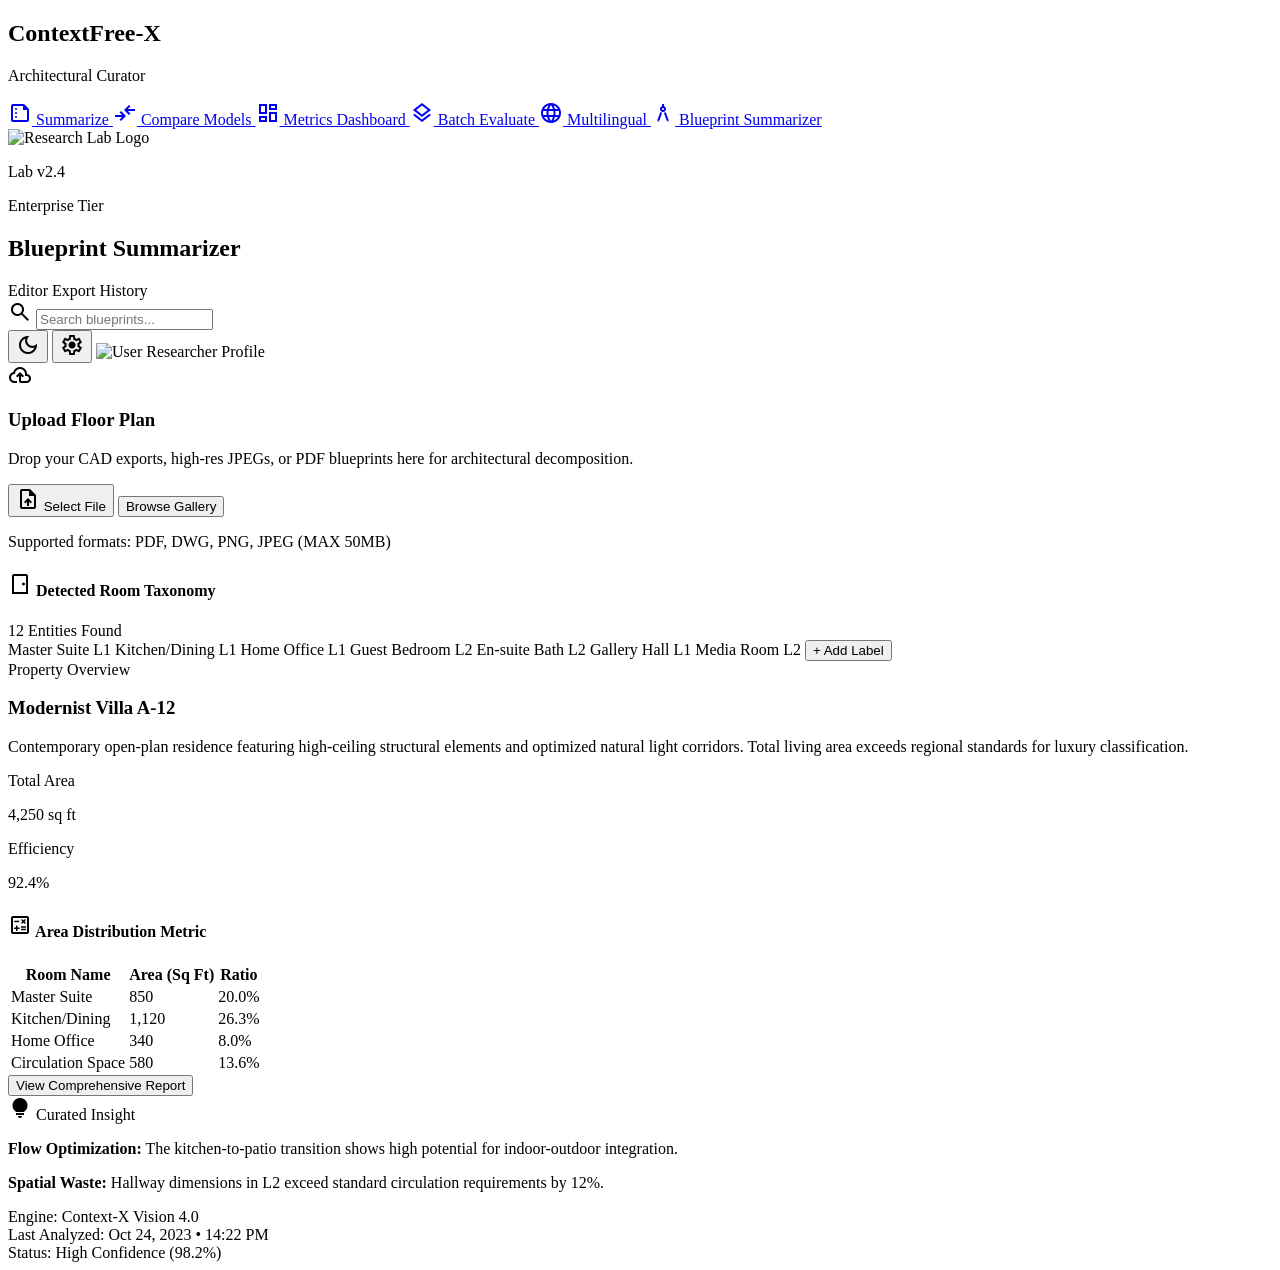
==== stitch/blueprint_summarizer_contextfree_x/code.html @ 6ef68750 "updated changes" ====
<!DOCTYPE html>

<html class="light" lang="en"><head>
<meta charset="utf-8"/>
<meta content="width=device-width, initial-scale=1.0" name="viewport"/>
<title>Blueprint Summarizer | ContextFree-X</title>
<script src="https://cdn.tailwindcss.com?plugins=forms,container-queries"></script>
<link href="https://fonts.googleapis.com/css2?family=Manrope:wght@400;600;700;800&amp;family=Inter:wght@400;500;600&amp;display=swap" rel="stylesheet"/>
<link href="https://fonts.googleapis.com/css2?family=Material+Symbols+Outlined:wght,FILL@100..700,0..1&amp;display=swap" rel="stylesheet"/>
<link href="https://fonts.googleapis.com/css2?family=Material+Symbols+Outlined:wght,FILL@100..700,0..1&amp;display=swap" rel="stylesheet"/>
<script id="tailwind-config">
      tailwind.config = {
        darkMode: "class",
        theme: {
          extend: {
            colors: {
              "outline-variant": "#c2c6d6",
              "on-secondary-container": "#405682",
              "surface-container-highest": "#e1e2ec",
              "on-secondary-fixed": "#001a42",
              "on-primary-fixed-variant": "#004395",
              "surface-container-lowest": "#ffffff",
              "secondary-container": "#b6ccff",
              "surface-dim": "#d8d9e3",
              "secondary-fixed-dim": "#b1c6f9",
              "inverse-surface": "#2e3038",
              "on-primary-fixed": "#001a42",
              "tertiary": "#924700",
              "on-tertiary-fixed-variant": "#723600",
              "secondary": "#495e8a",
              "on-tertiary-container": "#fffbff",
              "primary-fixed": "#d8e2ff",
              "inverse-primary": "#adc6ff",
              "surface-variant": "#e1e2ec",
              "on-secondary-fixed-variant": "#304671",
              "error-container": "#ffdad6",
              "surface-container": "#ecedf7",
              "on-tertiary": "#ffffff",
              "on-tertiary-fixed": "#311400",
              "primary": "#0058be",
              "surface-tint": "#005ac2",
              "surface-container-low": "#f2f3fd",
              "tertiary-container": "#b75b00",
              "error": "#ba1a1a",
              "tertiary-fixed-dim": "#ffb786",
              "surface-bright": "#f9f9ff",
              "on-secondary": "#ffffff",
              "secondary-fixed": "#d8e2ff",
              "primary-container": "#2170e4",
              "tertiary-fixed": "#ffdcc6",
              "background": "#f9f9ff",
              "on-background": "#191b23",
              "inverse-on-surface": "#eff0fa",
              "surface-container-high": "#e6e7f2",
              "on-primary-container": "#fefcff",
              "on-surface-variant": "#424754",
              "primary-fixed-dim": "#adc6ff",
              "on-surface": "#191b23",
              "on-error-container": "#93000a",
              "surface": "#f9f9ff",
              "on-primary": "#ffffff",
              "outline": "#727785",
              "on-error": "#ffffff"
            },
            fontFamily: {
              "headline": ["Manrope"],
              "body": ["Inter"],
              "label": ["Inter"]
            },
            borderRadius: {"DEFAULT": "0.125rem", "lg": "0.25rem", "xl": "0.5rem", "full": "0.75rem"},
          },
        },
      }
    </script>
<style>
        .material-symbols-outlined {
            font-variation-settings: 'FILL' 0, 'wght' 400, 'GRAD' 0, 'opsz' 24;
        }
        .glass-panel {
            background: rgba(255, 255, 255, 0.8);
            backdrop-filter: blur(12px);
        }
    </style>
</head>
<body class="bg-surface font-body text-on-surface">
<!-- SideNavBar (Execution from JSON) -->
<aside class="fixed left-0 top-0 h-full z-40 flex flex-col h-screen w-64 border-r-0 bg-slate-50 dark:bg-slate-950">
<div class="px-6 py-8">
<h1 class="text-xl font-bold tracking-tighter text-blue-600 dark:text-blue-400">ContextFree-X</h1>
<p class="text-xs font-label uppercase tracking-widest text-on-surface-variant mt-1">Architectural Curator</p>
</div>
<nav class="flex-1 px-4 space-y-1">
<a class="flex items-center px-4 py-3 text-slate-500 dark:text-slate-400 hover:text-slate-900 dark:hover:text-slate-100 hover:bg-slate-200/50 transition-colors font-['Manrope'] font-semibold tracking-tight text-sm rounded-xl" href="#">
<span class="material-symbols-outlined mr-3" data-icon="summarize">summarize</span>
                Summarize
            </a>
<a class="flex items-center px-4 py-3 text-slate-500 dark:text-slate-400 hover:text-slate-900 dark:hover:text-slate-100 hover:bg-slate-200/50 transition-colors font-['Manrope'] font-semibold tracking-tight text-sm rounded-xl" href="#">
<span class="material-symbols-outlined mr-3" data-icon="compare_arrows">compare_arrows</span>
                Compare Models
            </a>
<a class="flex items-center px-4 py-3 text-slate-500 dark:text-slate-400 hover:text-slate-900 dark:hover:text-slate-100 hover:bg-slate-200/50 transition-colors font-['Manrope'] font-semibold tracking-tight text-sm rounded-xl" href="#">
<span class="material-symbols-outlined mr-3" data-icon="dashboard">dashboard</span>
                Metrics Dashboard
            </a>
<a class="flex items-center px-4 py-3 text-slate-500 dark:text-slate-400 hover:text-slate-900 dark:hover:text-slate-100 hover:bg-slate-200/50 transition-colors font-['Manrope'] font-semibold tracking-tight text-sm rounded-xl" href="#">
<span class="material-symbols-outlined mr-3" data-icon="layers">layers</span>
                Batch Evaluate
            </a>
<a class="flex items-center px-4 py-3 text-slate-500 dark:text-slate-400 hover:text-slate-900 dark:hover:text-slate-100 hover:bg-slate-200/50 transition-colors font-['Manrope'] font-semibold tracking-tight text-sm rounded-xl" href="#">
<span class="material-symbols-outlined mr-3" data-icon="language">language</span>
                Multilingual
            </a>
<!-- Active State: Blueprint Summarizer -->
<a class="flex items-center px-4 py-3 bg-blue-50 dark:bg-blue-900/20 text-blue-700 dark:text-blue-300 border-r-4 border-blue-600 font-['Manrope'] font-semibold tracking-tight text-sm rounded-xl" href="#">
<span class="material-symbols-outlined mr-3" data-icon="architecture">architecture</span>
                Blueprint Summarizer
            </a>
</nav>
<div class="p-4 mt-auto">
<div class="bg-surface-container-low rounded-xl p-4 flex items-center gap-3">
<img alt="Research Lab Logo" class="w-8 h-8 rounded-lg bg-primary-container p-1" src="https://lh3.googleusercontent.com/aida-public/[base64]"/>
<div>
<p class="text-xs font-bold">Lab v2.4</p>
<p class="text-[10px] text-on-surface-variant">Enterprise Tier</p>
</div>
</div>
</div>
</aside>
<!-- Main Content Area -->
<main class="ml-64 min-h-screen flex flex-col">
<!-- TopNavBar (Execution from JSON) -->
<header class="flex justify-between items-center w-full px-6 py-3 z-50 sticky top-0 bg-white/80 dark:bg-slate-900/80 backdrop-blur-md shadow-sm dark:shadow-none">
<div class="flex items-center gap-4">
<h2 class="text-lg font-black tracking-tight text-slate-900 dark:text-slate-50">Blueprint Summarizer</h2>
<div class="h-4 w-px bg-outline-variant/30 mx-2"></div>
<nav class="flex gap-6 font-['Inter'] text-sm font-medium">
<span class="text-blue-600 dark:text-blue-400 font-bold">Editor</span>
<span class="text-slate-600 dark:text-slate-400 hover:text-blue-50 transition-opacity cursor-pointer">Export</span>
<span class="text-slate-600 dark:text-slate-400 hover:text-blue-50 transition-opacity cursor-pointer">History</span>
</nav>
</div>
<div class="flex items-center gap-4">
<div class="relative group focus-within:ring-2 focus-within:ring-blue-500/20 rounded-lg">
<span class="absolute inset-y-0 left-3 flex items-center text-on-surface-variant">
<span class="material-symbols-outlined text-sm" data-icon="search">search</span>
</span>
<input class="bg-surface-container-low border-none rounded-lg pl-10 pr-4 py-2 text-sm w-64 focus:ring-0" placeholder="Search blueprints..." type="text"/>
</div>
<button class="p-2 text-on-surface-variant hover:text-primary transition-colors">
<span class="material-symbols-outlined" data-icon="dark_mode">dark_mode</span>
</button>
<button class="p-2 text-on-surface-variant hover:text-primary transition-colors">
<span class="material-symbols-outlined" data-icon="settings">settings</span>
</button>
<img alt="User Researcher Profile" class="w-8 h-8 rounded-full border-2 border-primary/20" src="https://lh3.googleusercontent.com/aida-public/[base64]"/>
</div>
</header>
<!-- Canvas Content -->
<div class="p-8 max-w-7xl mx-auto w-full space-y-10">
<!-- Bento Layout Container -->
<div class="grid grid-cols-12 gap-8">
<!-- Upload Zone & Preview (Asymmetric Focus) -->
<div class="col-span-12 lg:col-span-7 space-y-8">
<section class="bg-surface-container-lowest rounded-xl p-8 border-2 border-dashed border-outline-variant/40 hover:border-primary/40 transition-all flex flex-col items-center justify-center text-center min-h-[400px]">
<div class="w-16 h-16 bg-primary-fixed rounded-full flex items-center justify-center mb-6">
<span class="material-symbols-outlined text-primary text-3xl" data-icon="cloud_upload">cloud_upload</span>
</div>
<h3 class="font-headline text-2xl font-semibold mb-2">Upload Floor Plan</h3>
<p class="text-on-surface-variant max-w-sm mb-8">Drop your CAD exports, high-res JPEGs, or PDF blueprints here for architectural decomposition.</p>
<div class="flex gap-4">
<button class="bg-primary text-on-primary px-6 py-3 rounded-xl font-label text-sm font-semibold flex items-center gap-2 hover:opacity-90 transition-opacity">
<span class="material-symbols-outlined text-sm" data-icon="upload_file">upload_file</span>
                                Select File
                            </button>
<button class="bg-surface-container-high text-on-secondary-container px-6 py-3 rounded-xl font-label text-sm font-semibold hover:bg-surface-container-highest transition-colors">
                                Browse Gallery
                            </button>
</div>
<p class="mt-6 text-[10px] text-outline uppercase tracking-widest">Supported formats: PDF, DWG, PNG, JPEG (MAX 50MB)</p>
</section>
<!-- Room Analysis Tags -->
<section class="space-y-4">
<div class="flex items-center justify-between">
<h4 class="font-headline text-lg font-semibold flex items-center gap-2">
<span class="material-symbols-outlined text-primary" data-icon="sensor_door">sensor_door</span>
                                Detected Room Taxonomy
                            </h4>
<span class="text-xs font-label text-on-surface-variant bg-surface-container-high px-2 py-1 rounded">12 Entities Found</span>
</div>
<div class="flex flex-wrap gap-2">
<!-- Context Chips -->
<span class="bg-surface-container-highest text-on-surface text-xs font-label px-4 py-2 rounded-md border-l-2 border-primary flex items-center gap-2">
                                Master Suite <span class="text-[10px] text-primary font-bold">L1</span>
</span>
<span class="bg-surface-container-highest text-on-surface text-xs font-label px-4 py-2 rounded-md flex items-center gap-2">
                                Kitchen/Dining <span class="text-[10px] text-on-surface-variant opacity-60">L1</span>
</span>
<span class="bg-surface-container-highest text-on-surface text-xs font-label px-4 py-2 rounded-md flex items-center gap-2">
                                Home Office <span class="text-[10px] text-on-surface-variant opacity-60">L1</span>
</span>
<span class="bg-surface-container-highest text-on-surface text-xs font-label px-4 py-2 rounded-md flex items-center gap-2">
                                Guest Bedroom <span class="text-[10px] text-on-surface-variant opacity-60">L2</span>
</span>
<span class="bg-surface-container-highest text-on-surface text-xs font-label px-4 py-2 rounded-md flex items-center gap-2">
                                En-suite Bath <span class="text-[10px] text-on-surface-variant opacity-60">L2</span>
</span>
<span class="bg-surface-container-highest text-on-surface text-xs font-label px-4 py-2 rounded-md flex items-center gap-2">
                                Gallery Hall <span class="text-[10px] text-on-surface-variant opacity-60">L1</span>
</span>
<span class="bg-surface-container-highest text-on-surface text-xs font-label px-4 py-2 rounded-md flex items-center gap-2">
                                Media Room <span class="text-[10px] text-on-surface-variant opacity-60">L2</span>
</span>
<button class="bg-transparent border border-outline-variant/40 text-on-surface-variant text-xs font-label px-3 py-2 rounded-md hover:bg-surface-container-low transition-colors">
                                + Add Label
                            </button>
</div>
</section>
</div>
<!-- Right Column: Data & Summary -->
<div class="col-span-12 lg:col-span-5 space-y-8">
<!-- Property Summary Card (The "Architectural Curator" Hero) -->
<section class="relative overflow-hidden bg-gradient-to-br from-primary to-primary-container text-on-primary-container p-8 rounded-xl shadow-xl shadow-primary/10">
<div class="relative z-10">
<span class="text-[10px] font-bold uppercase tracking-[0.2em] opacity-80 mb-4 block">Property Overview</span>
<h3 class="font-headline text-3xl font-extrabold tracking-tight mb-2">Modernist Villa A-12</h3>
<p class="text-sm opacity-90 leading-relaxed mb-6">Contemporary open-plan residence featuring high-ceiling structural elements and optimized natural light corridors. Total living area exceeds regional standards for luxury classification.</p>
<div class="grid grid-cols-2 gap-4">
<div class="bg-white/10 backdrop-blur-sm p-4 rounded-lg">
<p class="text-[10px] uppercase opacity-70">Total Area</p>
<p class="text-xl font-bold">4,250 <span class="text-xs font-normal">sq ft</span></p>
</div>
<div class="bg-white/10 backdrop-blur-sm p-4 rounded-lg">
<p class="text-[10px] uppercase opacity-70">Efficiency</p>
<p class="text-xl font-bold">92.4%</p>
</div>
</div>
</div>
<!-- Decorative element -->
<div class="absolute top-0 right-0 -mr-8 -mt-8 w-48 h-48 bg-white/5 rounded-full blur-3xl"></div>
</section>
<!-- Data Table: Area Calculations -->
<section class="bg-surface-container-low rounded-xl p-6">
<h4 class="font-headline text-md font-semibold mb-6 flex items-center gap-2">
<span class="material-symbols-outlined text-primary text-sm" data-icon="calculate">calculate</span>
                            Area Distribution Metric
                        </h4>
<div class="overflow-hidden">
<table class="w-full text-left text-sm">
<thead>
<tr class="text-on-surface-variant border-b border-outline-variant/20">
<th class="pb-3 font-semibold">Room Name</th>
<th class="pb-3 font-semibold">Area (Sq Ft)</th>
<th class="pb-3 font-semibold text-right">Ratio</th>
</tr>
</thead>
<tbody class="divide-y divide-outline-variant/10">
<tr class="group hover:bg-surface-container-high/50 transition-colors">
<td class="py-4 font-medium">Master Suite</td>
<td class="py-4 font-body">850</td>
<td class="py-4 text-right">
<span class="bg-primary/10 text-primary px-2 py-1 rounded-full text-[10px] font-bold">20.0%</span>
</td>
</tr>
<tr class="group hover:bg-surface-container-high/50 transition-colors">
<td class="py-4 font-medium">Kitchen/Dining</td>
<td class="py-4 font-body">1,120</td>
<td class="py-4 text-right">
<span class="bg-primary/10 text-primary px-2 py-1 rounded-full text-[10px] font-bold">26.3%</span>
</td>
</tr>
<tr class="group hover:bg-surface-container-high/50 transition-colors">
<td class="py-4 font-medium">Home Office</td>
<td class="py-4 font-body">340</td>
<td class="py-4 text-right">
<span class="bg-primary/10 text-primary px-2 py-1 rounded-full text-[10px] font-bold">8.0%</span>
</td>
</tr>
<tr class="group hover:bg-surface-container-high/50 transition-colors">
<td class="py-4 font-medium">Circulation Space</td>
<td class="py-4 font-body">580</td>
<td class="py-4 text-right">
<span class="bg-primary/10 text-primary px-2 py-1 rounded-full text-[10px] font-bold">13.6%</span>
</td>
</tr>
</tbody>
</table>
</div>
<button class="w-full mt-6 py-3 border border-primary/20 text-primary font-label text-xs font-semibold rounded-xl hover:bg-primary/5 transition-colors">
                            View Comprehensive Report
                        </button>
</section>
<!-- Key Takeaways (Curated Insight) -->
<section class="bg-surface-container-highest p-6 rounded-xl space-y-4">
<div class="flex items-center gap-2 mb-2">
<span class="material-symbols-outlined text-tertiary" data-icon="lightbulb" style="font-variation-settings: 'FILL' 1;">lightbulb</span>
<span class="text-xs font-bold uppercase tracking-tight text-tertiary">Curated Insight</span>
</div>
<div class="space-y-4">
<div class="flex gap-4">
<div class="w-1.5 h-auto bg-tertiary-container rounded-full"></div>
<p class="text-xs text-on-surface-variant leading-relaxed">
<strong class="text-on-surface">Flow Optimization:</strong> The kitchen-to-patio transition shows high potential for indoor-outdoor integration.
                                </p>
</div>
<div class="flex gap-4">
<div class="w-1.5 h-auto bg-tertiary-container rounded-full"></div>
<p class="text-xs text-on-surface-variant leading-relaxed">
<strong class="text-on-surface">Spatial Waste:</strong> Hallway dimensions in L2 exceed standard circulation requirements by 12%.
                                </p>
</div>
</div>
</section>
</div>
</div>
<!-- Footer Meta -->
<footer class="pt-10 border-t border-outline-variant/10 flex justify-between text-[10px] text-outline uppercase tracking-[0.2em] font-label">
<div>Engine: Context-X Vision 4.0</div>
<div>Last Analyzed: Oct 24, 2023 • 14:22 PM</div>
<div>Status: High Confidence (98.2%)</div>
</footer>
</div>
</main>
</body></html>
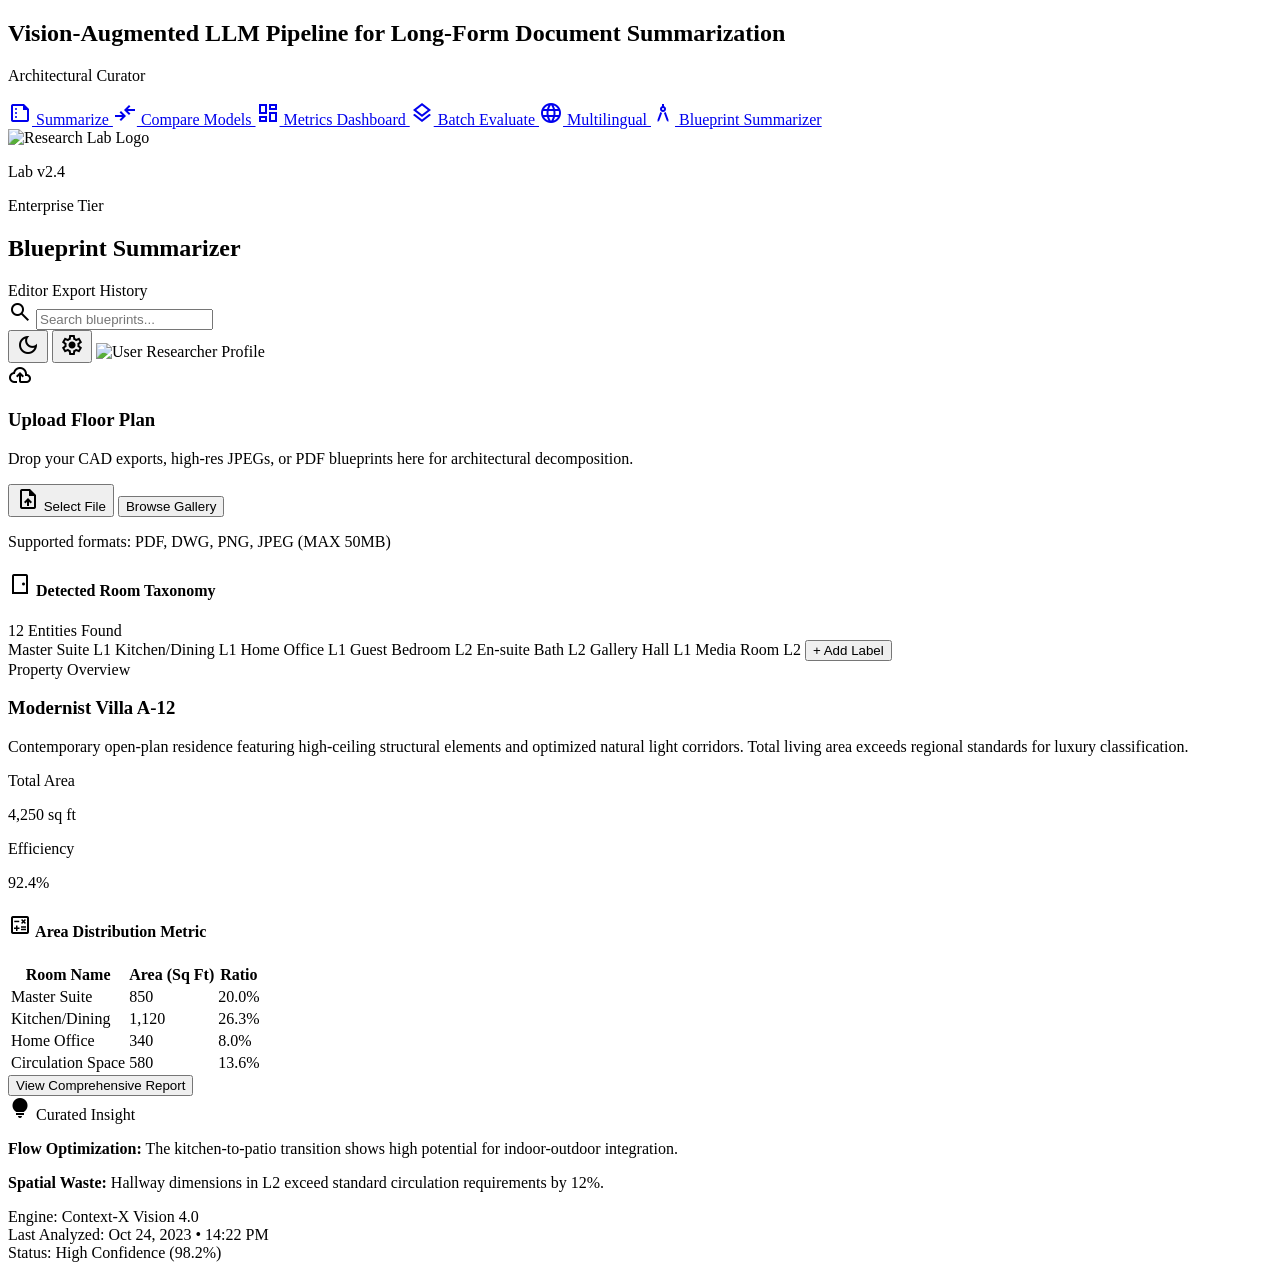
==== commit 7b9449ba: "chore: update code, rename to COMPASS, fix subheadings, and add architecture documentation" ====
--- a/stitch/blueprint_summarizer_contextfree_x/code.html
+++ b/stitch/blueprint_summarizer_contextfree_x/code.html
@@ -3,7 +3,7 @@
 <html class="light" lang="en"><head>
 <meta charset="utf-8"/>
 <meta content="width=device-width, initial-scale=1.0" name="viewport"/>
-<title>Blueprint Summarizer | ContextFree-X</title>
+<title>Blueprint Summarizer | Vision-Augmented LLM Pipeline for Long-Form Document Summarization</title>
 <script src="https://cdn.tailwindcss.com?plugins=forms,container-queries"></script>
 <link href="https://fonts.googleapis.com/css2?family=Manrope:wght@400;600;700;800&amp;family=Inter:wght@400;500;600&amp;display=swap" rel="stylesheet"/>
 <link href="https://fonts.googleapis.com/css2?family=Material+Symbols+Outlined:wght,FILL@100..700,0..1&amp;display=swap" rel="stylesheet"/>
@@ -86,7 +86,7 @@
 <!-- SideNavBar (Execution from JSON) -->
 <aside class="fixed left-0 top-0 h-full z-40 flex flex-col h-screen w-64 border-r-0 bg-slate-50 dark:bg-slate-950">
 <div class="px-6 py-8">
-<h1 class="text-xl font-bold tracking-tighter text-blue-600 dark:text-blue-400">ContextFree-X</h1>
+<h1 class="text-xl font-bold tracking-tighter text-blue-600 dark:text-blue-400">Vision-Augmented LLM Pipeline for Long-Form Document Summarization</h1>
 <p class="text-xs font-label uppercase tracking-widest text-on-surface-variant mt-1">Architectural Curator</p>
 </div>
 <nav class="flex-1 px-4 space-y-1">
